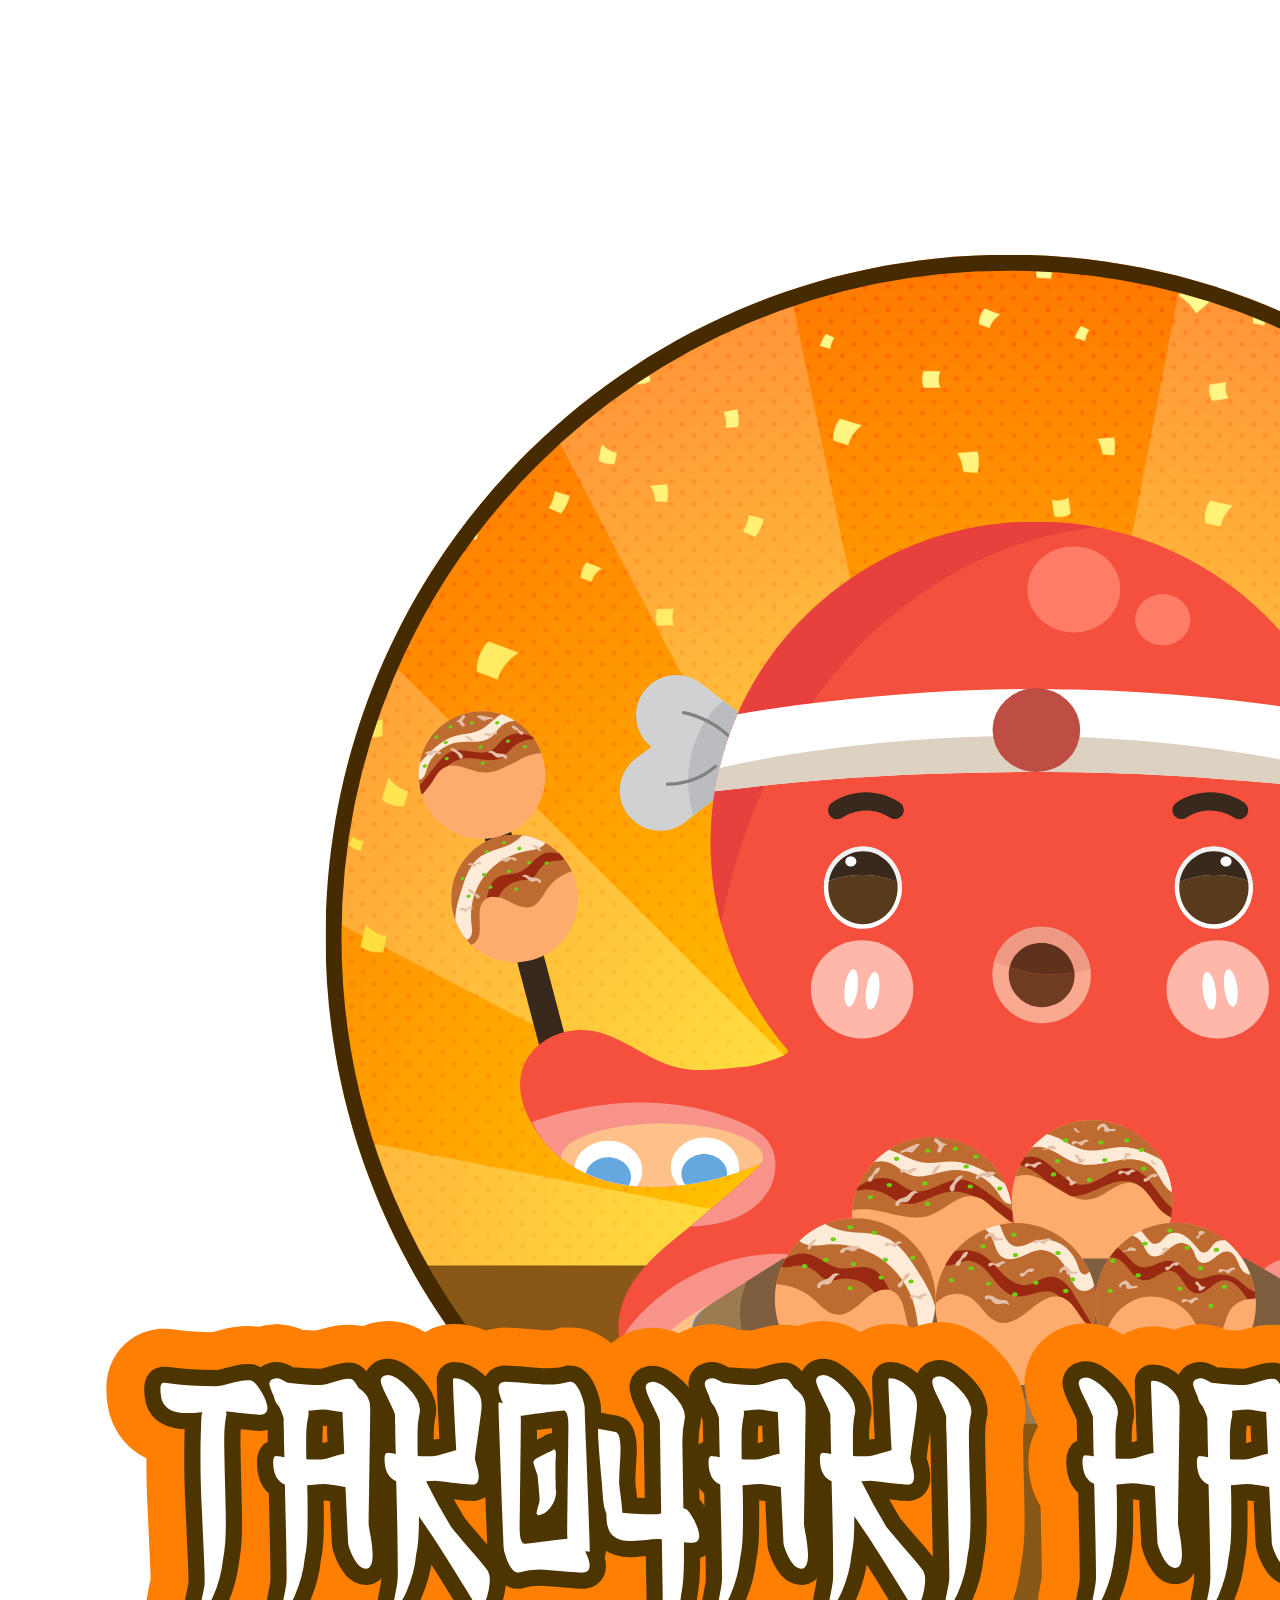
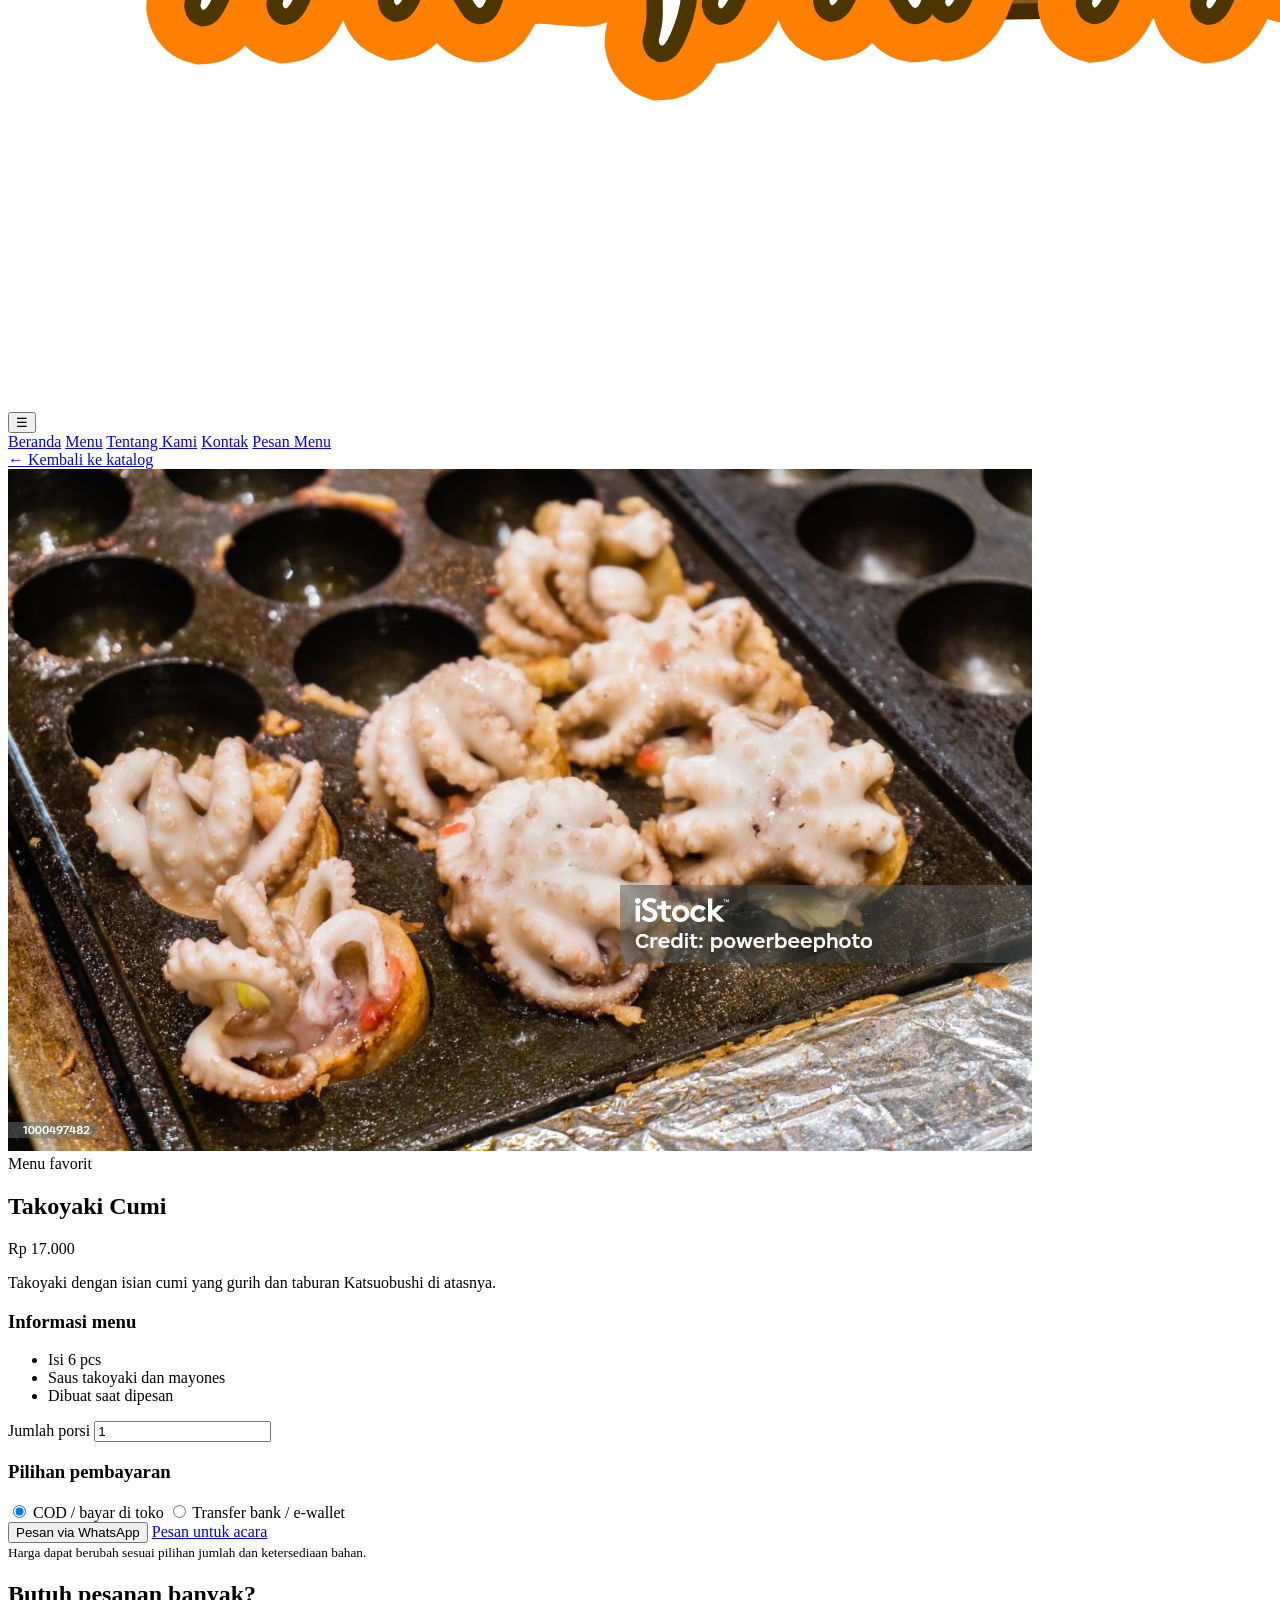
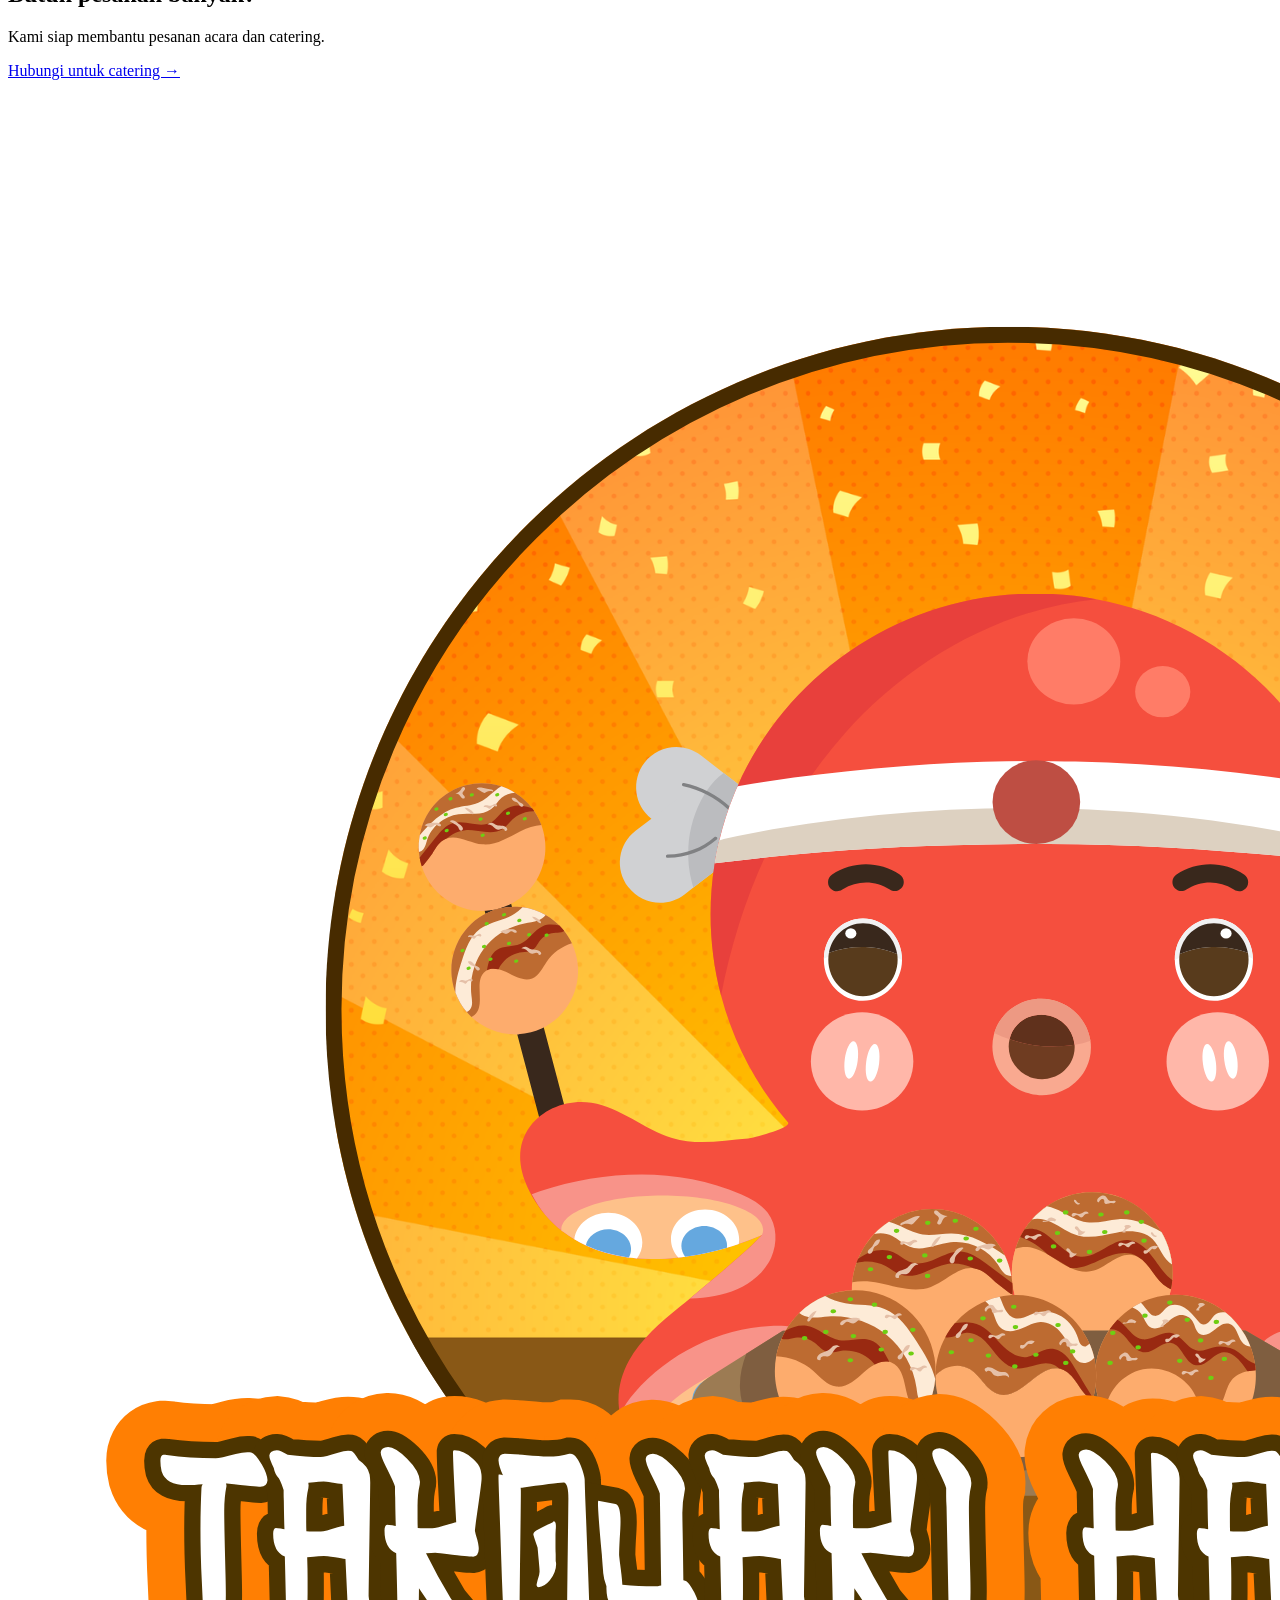
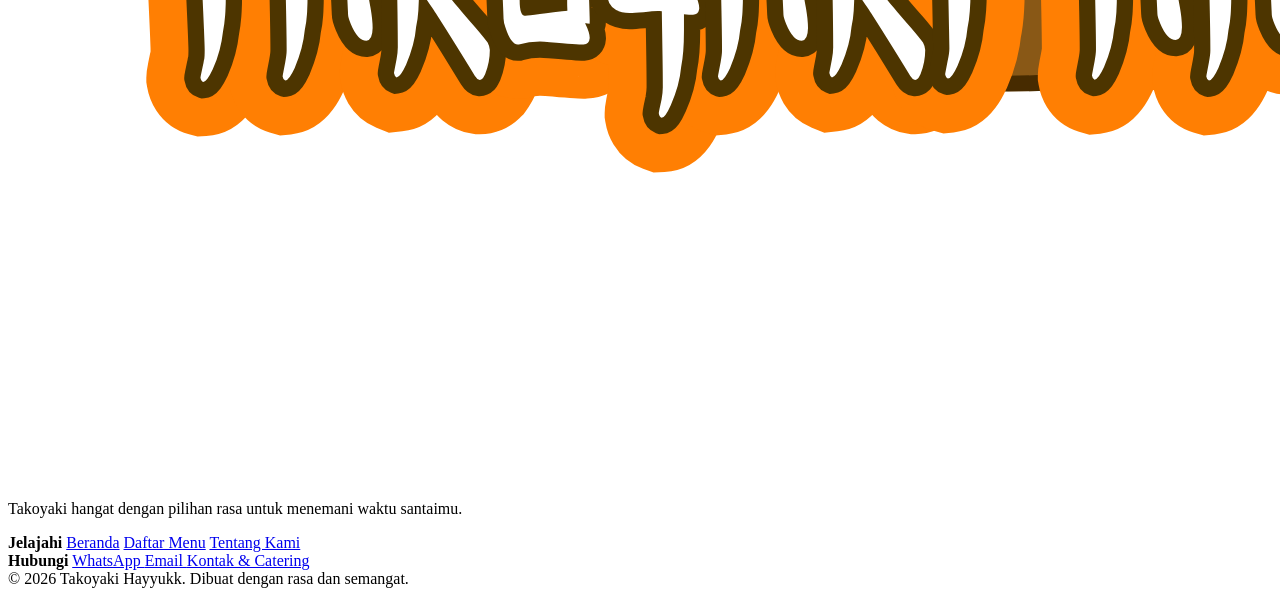
==== detail.html @ 3043e99b "Add files via upload" ====
<!DOCTYPE html>
<html lang="id">

<head>
    <meta charset="UTF-8">
    <meta name="viewport" content="width=device-width, initial-scale=1.0">

    <title>Detail Menu | Takoyaki Hayyukk</title>

    <link rel="stylesheet" href="assets/css/style.css">
</head>

<body>

    <!-- HEADER / NAVBAR -->
    <header class="site-header">
        <div class="wrap nav-wrap">

            <a class="brand" href="index.html">
                <img src="logo takoyaki.png" alt="Logo Takoyaki Hayyukk">
            </a>

            <button
                class="menu-toggle"
                id="menu-toggle"
                aria-label="Buka navigasi"
                aria-expanded="false">
                ☰
            </button>

            <nav class="nav-links" id="nav-links">
                <a href="index.html">Beranda</a>
                <a href="katalog.html">Menu</a>
                <a href="tentang.html">Tentang Kami</a>
                <a href="kontak.html">Kontak</a>
                <a href="katalog.html" class="nav-cta">Pesan Menu</a>
            </nav>

        </div>
    </header>


    <!-- MAIN CONTENT -->
    <main class="wrap page-main">

        <!-- BACK LINK -->
        <a class="back-link" href="katalog.html">
            &larr; Kembali ke katalog
        </a>


        <!-- DETAIL MENU SECTION -->
        <section class="detail-layout">

            <!-- PRODUCT IMAGE -->
            <div class="detail-image">
                <img
                    src="takoyaki cumi.jpg"
                    alt="Takoyaki pilihan"
                    id="detail-image">
            </div>


            <!-- PRODUCT INFORMATION -->
            <div class="detail-copy">

                <span class="eyebrow" id="detail-category">
                    Menu favorit
                </span>

                <h1 id="detail-name">
                    Takoyaki Cumi
                </h1>

                <div class="detail-price" id="detail-price">
                    Rp 17.000
                </div>

                <p id="detail-description">
                    Takoyaki dengan isian cumi yang gurih dan taburan Katsuobushi di atasnya.
                </p>


                <!-- PRODUCT SPECIFICATIONS -->
                <div class="spec-box">

                    <h3>
                        Informasi menu
                    </h3>

                    <ul id="detail-specs">
                        <li>Isi 6 pcs</li>
                        <li>Saus takoyaki dan mayones</li>
                        <li>Dibuat saat dipesan</li>
                    </ul>

                </div>


                <!-- QUANTITY -->
                <label class="qty-label">
                    Jumlah porsi

                    <input
                        type="number"
                        id="detail-qty"
                        min="1"
                        value="1">
                </label>


                <!-- PAYMENT METHOD -->
                <div class="payment-box">

                    <h3>
                        Pilihan pembayaran
                    </h3>

                    <label>
                        <input
                            type="radio"
                            name="payment"
                            value="COD / bayar di toko"
                            checked>

                        COD / bayar di toko
                    </label>

                    <label>
                        <input
                            type="radio"
                            name="payment"
                            value="Transfer bank / e-wallet">

                        Transfer bank / e-wallet
                    </label>

                </div>


                <!-- ORDER ACTIONS -->
                <div class="order-actions">

                    <button class="btn" id="detail-wa">
                        Pesan via WhatsApp
                    </button>

                    <a
                        href="kontak.html"
                        class="btn btn-outline"
                        id="detail-email">
                        Pesan untuk acara
                    </a>

                </div>


                <!-- PRICE INFORMATION -->
                <small class="muted">
                    Harga dapat berubah sesuai pilihan jumlah dan ketersediaan bahan.
                </small>

            </div>

        </section>


        <!-- CATERING CTA -->
        <section class="cta-strip">

            <div>

                <h2>
                    Butuh pesanan banyak?
                </h2>

                <p>
                    Kami siap membantu pesanan acara dan catering.
                </p>

            </div>

            <a
                href="kontak.html#catering"
                class="btn btn-light">
                Hubungi untuk catering &rarr;
            </a>

        </section>

    </main>


    <!-- FOOTER -->
    <footer class="site-footer">

        <div class="wrap">

            <div class="footer-main">

                <!-- FOOTER BRAND -->
                <div class="footer-brand">

                    <a href="index.html">
                        <img src="logo takoyaki.png" alt="Logo Takoyaki Hayyukk">
                    </a>

                    <p>
                        Takoyaki hangat dengan pilihan rasa
                        untuk menemani waktu santaimu.
                    </p>

                </div>


                <!-- FOOTER LINKS -->
                <div class="footer-links">

                    <!-- EXPLORE -->
                    <div>

                        <b>Jelajahi</b>

                        <a href="index.html">Beranda</a>
                        <a href="katalog.html">Daftar Menu</a>
                        <a href="tentang.html">Tentang Kami</a>

                    </div>


                    <!-- CONTACT -->
                    <div>

                        <b>Hubungi</b>

                        <a href="https://wa.me/628812466667">
                            WhatsApp
                        </a>

                        <a href="mailto:takoyakihayyukk@gmail.com">
                            Email
                        </a>

                        <a href="kontak.html">
                            Kontak &amp; Catering
                        </a>

                    </div>

                </div>

            </div>


            <!-- COPYRIGHT -->
            <div class="copyright">

                &copy; 2026 Takoyaki Hayyukk.
                Dibuat dengan rasa dan semangat.

            </div>

        </div>

    </footer>


    <!-- JAVASCRIPT -->
    <script src="assets/js/script.js"></script>

</body>

</html>
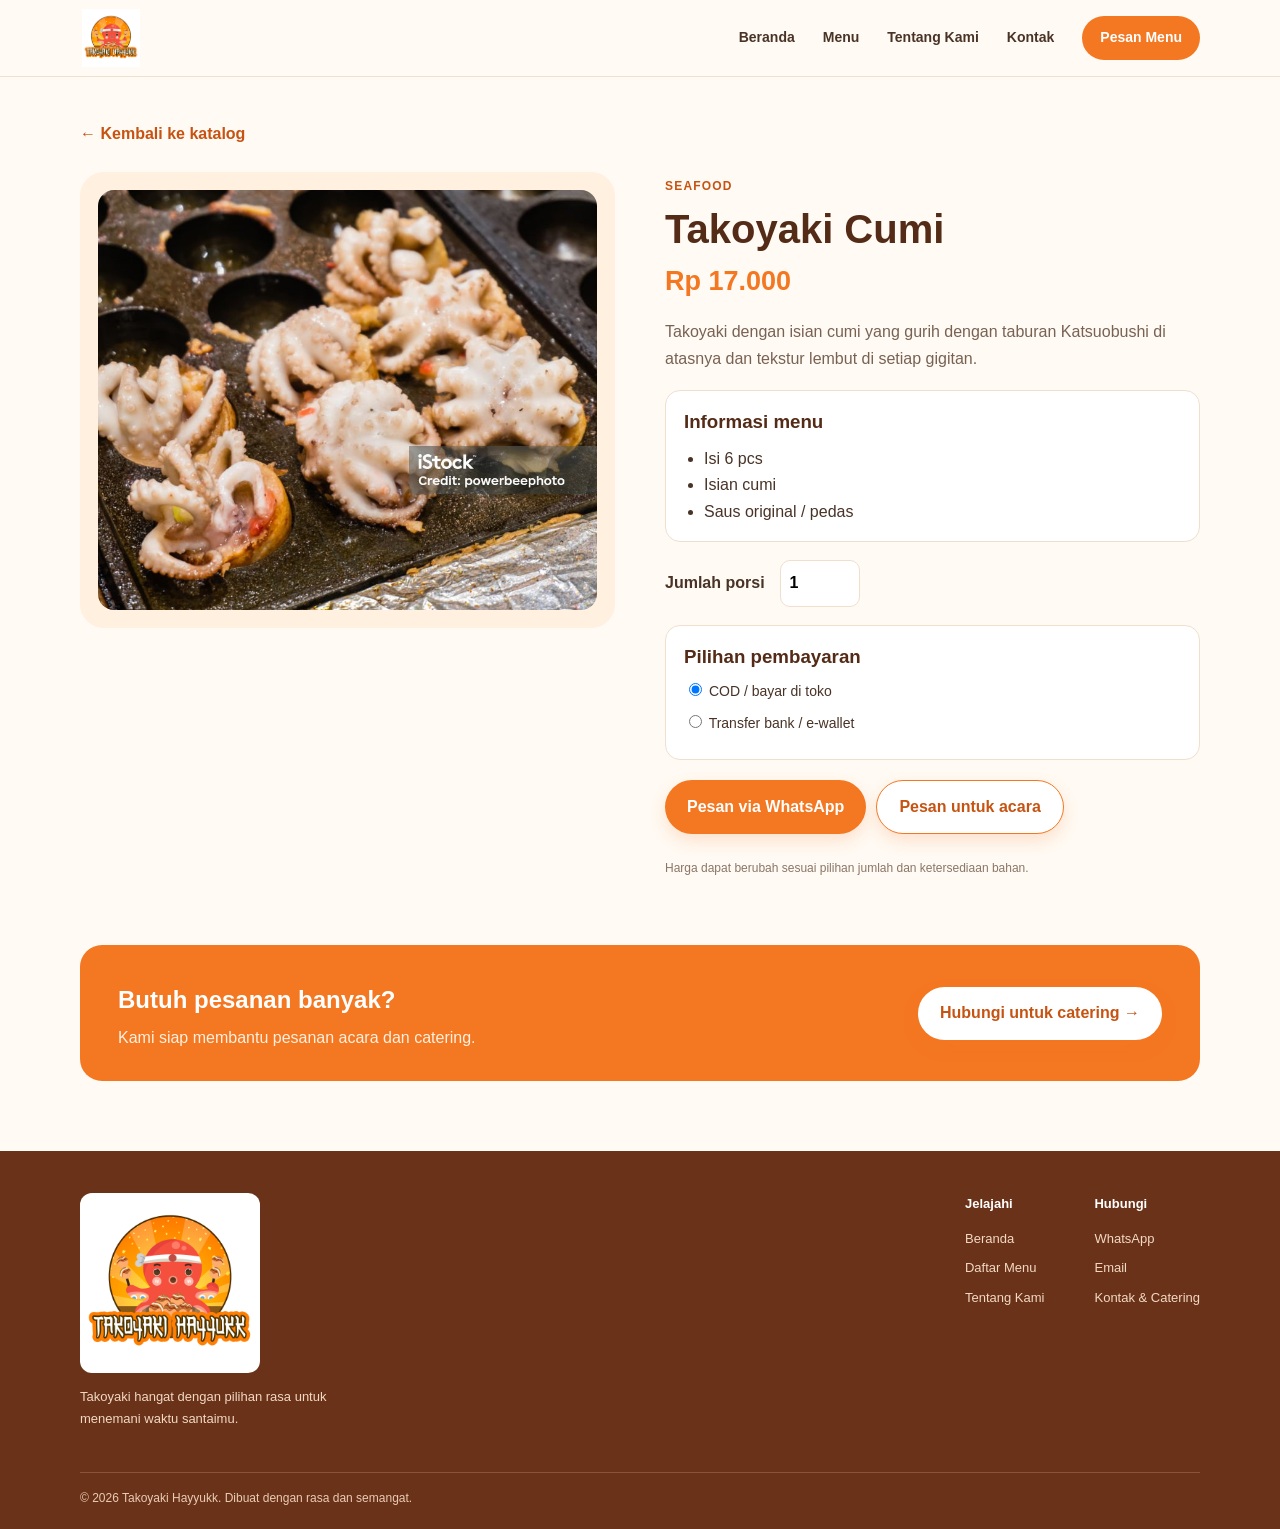
==== commit 8c5e6881: "update detail.html terbaru" ====
--- a/detail.html
+++ b/detail.html
@@ -7,7 +7,7 @@
 
     <title>Detail Menu | Takoyaki Hayyukk</title>
 
-    <link rel="stylesheet" href="assets/css/style.css">
+    <link rel="stylesheet" href="style.css">
 </head>
 
 <body>
@@ -266,8 +266,8 @@
 
 
     <!-- JAVASCRIPT -->
-    <script src="assets/js/script.js"></script>
+    <script src="script.js"></script>
 
 </body>
 
-</html>+</html>
--- a/style.css
+++ b/style.css
@@ -0,0 +1,1107 @@
+:root {
+    --orange: #f47721;
+    --orange-dark: #c65312;
+    --orange-soft: #fff0df;
+
+    --cream: #fffaf3;
+    --cream2: #fff4e7;
+
+    --brown: #542b17;
+    --text: #493326;
+    --muted: #8b7667;
+
+    --line: #f0dfcd;
+    --white: #fff;
+
+    --shadow: 0 12px 32px rgba(105, 57, 22, .08);
+}
+
+* {
+    box-sizing: border-box;
+}
+
+html {
+    scroll-behavior: smooth;
+}
+
+body {
+    margin: 0;
+    background: var(--cream);
+    color: var(--text);
+    font-family: 'Trebuchet MS', Arial, sans-serif;
+    line-height: 1.65;
+}
+
+img {
+    max-width: 100%;
+    display: block;
+}
+
+a {
+    color: inherit;
+    text-decoration: none;
+}
+
+button,
+input,
+select,
+textarea {
+    font: inherit;
+}
+
+.wrap {
+    width: min(1120px, calc(100% - 40px));
+    margin-inline: auto;
+}
+
+.site-header {
+    position: sticky;
+    top: 0;
+    z-index: 20;
+    background: rgba(255, 250, 243, .96);
+    border-bottom: 1px solid var(--line);
+    backdrop-filter: blur(12px);
+}
+
+.nav-wrap {
+    height: 76px;
+    display: flex;
+    align-items: center;
+    justify-content: space-between;
+    gap: 24px;
+}
+
+/* LOGO NAVBAR */
+.brand {
+    display: flex;
+    align-items: center;
+    flex-shrink: 0;
+    line-height: 0;
+}
+
+.brand img {
+    width: 62px;
+    height: auto;
+    max-height: 58px;
+    object-fit: contain;
+    flex-shrink: 0;
+}
+
+/* NAVIGATION */
+.nav-links {
+    display: flex;
+    align-items: center;
+    gap: 28px;
+    font-weight: 800;
+    font-size: 14px;
+}
+
+.nav-links a {
+    padding: 9px 0;
+    transition: .2s;
+}
+
+.nav-links a:hover,
+.nav-links a.active {
+    color: var(--orange);
+}
+
+.nav-cta {
+    background: var(--orange);
+    color: white;
+    padding: 10px 18px !important;
+    border-radius: 999px;
+}
+
+/* MENU BUTTON */
+.menu-toggle {
+    display: none;
+    border: 0;
+    background: var(--orange-soft);
+    color: var(--brown);
+    border-radius: 10px;
+    padding: 9px 12px;
+    font-size: 22px;
+    cursor: pointer;
+}
+
+.hero {
+    position: relative;
+    display: grid;
+    grid-template-columns: 1fr 1fr;
+    align-items: center;
+    min-height: 480px;
+    margin-top: 28px;
+    padding: 48px 6%;
+    border-radius: 30px;
+    overflow: hidden;
+    background: var(--orange-soft);
+}
+
+.hero:before {
+    content: "";
+    position: absolute;
+    width: 400px;
+    height: 400px;
+    border-radius: 50%;
+    background: #ffd7a9;
+    right: -100px;
+    top: -150px;
+}
+
+.hero-copy,
+.hero-photo {
+    position: relative;
+    z-index: 1;
+}
+
+.eyebrow {
+    display: inline-block;
+    color: var(--orange-dark);
+    font-size: 12px;
+    font-weight: 900;
+    letter-spacing: 1.2px;
+    text-transform: uppercase;
+}
+
+.hero h1 {
+    font-size: clamp(42px, 6vw, 70px);
+    line-height: 1.02;
+    margin: 14px 0;
+    color: var(--brown);
+    letter-spacing: -2px;
+}
+
+.hero h1 em {
+    display: block;
+    color: var(--orange);
+    font-style: normal;
+}
+
+.hero-copy p {
+    max-width: 440px;
+    color: #765b49;
+    font-size: 17px;
+}
+
+.hero-actions {
+    display: flex;
+    align-items: center;
+    gap: 22px;
+    margin-top: 25px;
+}
+
+.mini-note {
+    font-size: 12px;
+    color: #9a806e;
+    margin-top: 25px;
+}
+
+.hero-photo {
+    padding: 18px;
+}
+
+.hero-photo img {
+    width: 100%;
+    height: 310px;
+    object-fit: cover;
+    border-radius: 25px;
+    transform: rotate(2deg);
+    box-shadow: var(--shadow);
+}
+
+.spark {
+    position: absolute;
+    color: var(--orange);
+    font-size: 34px;
+}
+
+.spark-one {
+    top: 45px;
+    left: 48%;
+}
+
+.spark-two {
+    bottom: 45px;
+    right: 4%;
+}
+
+.btn {
+    display: inline-flex;
+    align-items: center;
+    justify-content: center;
+    gap: 10px;
+    border: 0;
+    background: var(--orange);
+    color: white;
+    padding: 13px 22px;
+    border-radius: 999px;
+    font-weight: 900;
+    cursor: pointer;
+    box-shadow: 0 7px 16px rgba(244, 119, 33, .18);
+    transition: .2s;
+}
+
+.btn:hover {
+    background: var(--orange-dark);
+    transform: translateY(-2px);
+}
+
+.btn-light {
+    background: white;
+    color: var(--orange-dark);
+}
+
+.btn-outline {
+    background: white;
+    color: var(--orange-dark);
+    border: 1px solid var(--orange);
+}
+
+.text-link {
+    color: var(--orange-dark);
+    font-weight: 900;
+}
+
+.section {
+    padding-block: 70px;
+}
+
+.section-heading {
+    display: flex;
+    justify-content: space-between;
+    align-items: end;
+    gap: 20px;
+    margin-bottom: 25px;
+}
+
+.section-heading h2,
+.section h2 {
+    font-size: clamp(26px, 3vw, 36px);
+    line-height: 1.15;
+    margin: 6px 0;
+    color: var(--brown);
+}
+
+.product-grid {
+    display: grid;
+    grid-template-columns: repeat(3, 1fr);
+    gap: 20px;
+}
+
+.product-card {
+    background: white;
+    border: 1px solid var(--line);
+    border-radius: 20px;
+    overflow: hidden;
+    transition: .25s;
+    box-shadow: 0 5px 18px rgba(80, 44, 22, .035);
+}
+
+.product-card:hover {
+    transform: translateY(-5px);
+    box-shadow: var(--shadow);
+}
+
+.product-card img {
+    width: 100%;
+    height: 190px;
+    object-fit: cover;
+    background: var(--cream2);
+}
+
+.product-card-body {
+    padding: 17px;
+}
+
+.product-card h3 {
+    margin: 0 0 4px;
+    color: var(--brown);
+    font-size: 18px;
+}
+
+.product-card p {
+    margin: 0 0 12px;
+    color: var(--muted);
+    font-size: 13px;
+    min-height: 42px;
+}
+
+.price {
+    color: var(--orange-dark);
+    font-weight: 900;
+    font-size: 18px;
+}
+
+.card-bottom {
+    display: flex;
+    justify-content: space-between;
+    align-items: center;
+    gap: 8px;
+    margin-top: 12px;
+}
+
+.small-btn {
+    background: var(--orange-soft);
+    color: var(--orange-dark);
+    padding: 8px 13px;
+    border-radius: 999px;
+    font-size: 12px;
+    font-weight: 900;
+}
+
+.badge {
+    font-size: 10px;
+    color: var(--orange-dark);
+    background: #fff0df;
+    padding: 5px 9px;
+    border-radius: 999px;
+    font-weight: 900;
+}
+
+.categories-band {
+    background: #fff1e1;
+}
+
+.categories-band h2 {
+    margin-bottom: 22px;
+}
+
+.category-chips {
+    display: flex;
+    gap: 12px;
+    flex-wrap: wrap;
+}
+
+.category-chips a {
+    background: white;
+    border: 1px solid #f3d6b9;
+    padding: 11px 20px;
+    border-radius: 999px;
+    font-weight: 900;
+    color: var(--brown);
+}
+
+.category-chips a:hover {
+    background: var(--orange);
+    color: white;
+}
+
+.testimonial-grid,
+.values-grid {
+    display: grid;
+    grid-template-columns: repeat(3, 1fr);
+    gap: 18px;
+}
+
+.quote-card,
+.value-card {
+    padding: 24px;
+    border: 1px solid var(--line);
+    background: white;
+    border-radius: 18px;
+}
+
+.quote-card p {
+    font-size: 15px;
+}
+
+.quote-card b {
+    font-size: 13px;
+}
+
+.stars {
+    color: #f4a623;
+    letter-spacing: 3px;
+}
+
+.cta-strip {
+    margin: 20px auto 70px;
+    padding: 30px 38px;
+    border-radius: 22px;
+    background: var(--orange);
+    color: white;
+    display: flex;
+    align-items: center;
+    justify-content: space-between;
+    gap: 20px;
+}
+
+.cta-strip h2 {
+    margin: 5px 0;
+    color: white;
+}
+
+.cta-strip p {
+    margin: 0;
+    color: #fff0df;
+}
+
+.cta-strip .eyebrow {
+    color: #ffe0bd;
+}
+
+.site-footer {
+    background: #6a3218;
+    color: #fff4e7;
+    padding: 42px 0 20px;
+}
+
+.footer-main {
+    display: flex;
+    justify-content: space-between;
+    gap: 40px;
+    align-items: start;
+}
+
+.footer-brand img {
+    width: 180px;
+    background: white;
+    border-radius: 12px;
+}
+
+.footer-brand p {
+    max-width: 260px;
+    font-size: 13px;
+    color: #f2d9c4;
+}
+
+.footer-links {
+    display: flex;
+    gap: 50px;
+}
+
+.footer-links div {
+    display: grid;
+    gap: 8px;
+    font-size: 13px;
+}
+
+.footer-links b {
+    color: white;
+    margin-bottom: 5px;
+}
+
+.footer-links a {
+    color: #f2d9c4;
+}
+
+.copyright {
+    border-top: 1px solid #88543a;
+    margin-top: 30px;
+    padding-top: 16px;
+    font-size: 12px;
+    color: #eacbb5;
+}
+
+.page-main {
+    padding-top: 34px;
+}
+
+.page-banner {
+    padding: 35px 42px;
+    background: var(--orange-soft);
+    border-radius: 24px;
+    margin-bottom: 30px;
+}
+
+.page-banner h1 {
+    font-size: clamp(30px, 4vw, 44px);
+    line-height: 1.15;
+    margin: 8px 0;
+    color: var(--brown);
+}
+
+.page-banner p {
+    margin: 0;
+    color: #80634e;
+}
+
+.catalog-tools {
+    display: grid;
+    grid-template-columns: 1fr 220px 220px;
+    gap: 12px;
+    margin: 25px 0 10px;
+}
+
+.search-box {
+    display: flex;
+    align-items: center;
+    gap: 10px;
+    border: 1px solid var(--line);
+    background: white;
+    border-radius: 12px;
+    padding: 0 14px;
+}
+
+.search-box span {
+    font-size: 24px;
+    color: var(--orange);
+}
+
+.search-box input {
+    border: 0;
+    outline: 0;
+    width: 100%;
+    padding: 13px 0;
+}
+
+.catalog-tools select,
+.contact-form input,
+.contact-form select,
+.contact-form textarea {
+    width: 100%;
+    padding: 13px;
+    border: 1px solid var(--line);
+    border-radius: 12px;
+    background: white;
+    color: var(--text);
+    outline-color: var(--orange);
+}
+
+.result-count {
+    font-size: 13px;
+    color: var(--muted);
+}
+
+.catalog-grid {
+    grid-template-columns: repeat(3, 1fr);
+    padding-bottom: 70px;
+}
+
+.catalog-grid .product-card img {
+    height: 210px;
+}
+
+.empty-state {
+    text-align: center;
+    padding: 50px;
+    color: var(--muted);
+}
+
+.hidden {
+    display: none !important;
+}
+
+.back-link {
+    display: inline-block;
+    margin: 10px 0 25px;
+    color: var(--orange-dark);
+    font-weight: 900;
+}
+
+.detail-layout {
+    display: grid;
+    grid-template-columns: 1fr 1fr;
+    gap: 50px;
+    align-items: start;
+    margin-bottom: 65px;
+}
+
+.detail-image {
+    background: var(--orange-soft);
+    padding: 18px;
+    border-radius: 24px;
+}
+
+.detail-image img {
+    width: 100%;
+    height: 420px;
+    object-fit: cover;
+    border-radius: 16px;
+}
+
+.detail-copy h1 {
+    font-size: 40px;
+    color: var(--brown);
+    line-height: 1.1;
+    margin: 8px 0;
+}
+
+.detail-price {
+    font-size: 27px;
+    color: var(--orange);
+    font-weight: 900;
+}
+
+.detail-copy > p {
+    color: #786253;
+}
+
+.spec-box,
+.payment-box {
+    padding: 16px 18px;
+    background: white;
+    border: 1px solid var(--line);
+    border-radius: 15px;
+    margin: 18px 0;
+}
+
+.spec-box h3,
+.payment-box h3 {
+    margin: 0 0 8px;
+    color: var(--brown);
+}
+
+.spec-box ul {
+    padding-left: 20px;
+    margin: 0;
+}
+
+.qty-label {
+    display: flex;
+    align-items: center;
+    gap: 15px;
+    font-weight: 900;
+}
+
+.qty-label input {
+    width: 80px;
+    padding: 9px;
+    border: 1px solid var(--line);
+    border-radius: 10px;
+}
+
+.payment-box label {
+    display: block;
+    margin: 8px 0;
+    font-size: 14px;
+}
+
+.order-actions {
+    display: flex;
+    gap: 10px;
+    flex-wrap: wrap;
+    margin: 20px 0;
+}
+
+.muted {
+    color: var(--muted);
+    font-size: 12px;
+}
+
+.story-layout {
+    display: grid;
+    grid-template-columns: .9fr 1.1fr;
+    gap: 45px;
+    align-items: center;
+    padding: 25px 0 45px;
+}
+
+.story-image {
+    background: var(--orange-soft);
+    padding: 16px;
+    border-radius: 25px;
+}
+
+.story-image img {
+    height: 340px;
+    width: 100%;
+    object-fit: cover;
+    border-radius: 16px;
+}
+
+.story-layout h2 {
+    font-size: 31px;
+    line-height: 1.2;
+    color: var(--brown);
+}
+
+.story-layout p {
+    color: #786253;
+}
+
+.value-card h3 {
+    margin: 8px 0;
+    color: var(--brown);
+}
+
+.value-card p {
+    font-size: 14px;
+    color: var(--muted);
+}
+
+.value-icon {
+    display: grid;
+    place-items: center;
+    width: 42px;
+    height: 42px;
+    border-radius: 50%;
+    background: var(--orange-soft);
+    color: var(--orange);
+    font-size: 22px;
+}
+
+.benefit-list {
+    display: grid;
+    gap: 12px;
+}
+
+.benefit-list > div {
+    display: flex;
+    align-items: center;
+    gap: 18px;
+    background: white;
+    border: 1px solid var(--line);
+    padding: 16px;
+    border-radius: 14px;
+}
+
+.benefit-list > div > b {
+    color: var(--orange);
+    font-size: 22px;
+}
+
+.benefit-list span {
+    display: grid;
+}
+
+.benefit-list small {
+    color: var(--muted);
+}
+
+.contact-layout {
+    display: grid;
+    grid-template-columns: 1fr 1fr;
+    gap: 30px;
+    margin: 35px 0;
+}
+
+.contact-info,
+.contact-form {
+    background: white;
+    border: 1px solid var(--line);
+    border-radius: 20px;
+    padding: 27px;
+}
+
+.contact-info h2,
+.contact-form h2 {
+    margin: 0;
+    color: var(--brown);
+}
+
+.contact-info > p,
+.contact-form > p {
+    color: var(--muted);
+    font-size: 14px;
+}
+
+.contact-row {
+    display: flex;
+    gap: 14px;
+    align-items: center;
+    padding: 14px 0;
+    border-bottom: 1px solid var(--line);
+}
+
+.contact-row > span {
+    width: 40px;
+    height: 40px;
+    border-radius: 12px;
+    background: var(--orange-soft);
+    display: grid;
+    place-items: center;
+    color: var(--orange);
+    font-size: 20px;
+}
+
+.contact-row div {
+    display: grid;
+}
+
+.contact-row small {
+    color: var(--muted);
+}
+
+.address-card {
+    background: var(--cream2);
+    padding: 16px;
+    border-radius: 14px;
+    margin-top: 20px;
+}
+
+.address-card p {
+    margin: 5px 0;
+}
+
+.address-card small {
+    color: var(--muted);
+}
+
+.contact-form label {
+    display: grid;
+    gap: 6px;
+    margin: 13px 0;
+    font-size: 13px;
+    font-weight: 900;
+}
+
+.contact-form textarea {
+    resize: vertical;
+}
+
+.contact-form button {
+    width: 100%;
+    margin: 8px 0;
+}
+
+.map-placeholder {
+    display: flex;
+    align-items: center;
+    gap: 18px;
+    padding: 22px;
+    background: #f8ead8;
+    border-radius: 18px;
+    margin: 25px 0 65px;
+}
+
+.map-placeholder > span {
+    font-size: 30px;
+    color: var(--orange);
+}
+
+.map-placeholder div {
+    display: grid;
+}
+
+.map-placeholder small {
+    color: var(--muted);
+}
+
+@media (max-width: 800px) {
+
+    .nav-wrap {
+        height: 68px;
+    }
+
+    /* Ukuran logo tetap konsisten */
+    .brand img {
+        width: 62px;
+        height: auto;
+        max-height: 58px;
+    }
+
+    .menu-toggle {
+        display: block;
+    }
+
+    .nav-links {
+        display: none;
+        position: absolute;
+        top: 68px;
+        left: 0;
+        right: 0;
+        padding: 18px 22px 24px;
+        background: var(--cream);
+        border-bottom: 1px solid var(--line);
+        flex-direction: column;
+        align-items: stretch;
+        gap: 8px;
+    }
+
+    .nav-links.open {
+        display: flex;
+    }
+
+    .nav-links a {
+        padding: 10px 12px;
+    }
+
+    .nav-cta {
+        text-align: center;
+    }
+
+    .hero {
+        grid-template-columns: 1fr;
+        padding: 35px 25px;
+        margin-top: 18px;
+    }
+
+    .hero-photo {
+        padding: 12px 0 0;
+    }
+
+    .hero-photo img {
+        height: 240px;
+        transform: none;
+    }
+
+    .spark-one {
+        left: auto;
+        right: 10%;
+        top: 20px;
+    }
+
+    .section {
+        padding-block: 48px;
+    }
+
+    .product-grid,
+    .catalog-grid {
+        grid-template-columns: repeat(2, 1fr);
+    }
+
+    .product-card img {
+        height: 160px;
+    }
+
+    .catalog-tools {
+        grid-template-columns: 1fr 1fr;
+    }
+
+    .search-box {
+        grid-column: 1 / -1;
+    }
+
+    .detail-layout,
+    .story-layout,
+    .contact-layout {
+        grid-template-columns: 1fr;
+        gap: 25px;
+    }
+
+    .detail-image img {
+        height: 320px;
+    }
+
+    .story-image img {
+        height: 260px;
+    }
+
+    .footer-main {
+        flex-direction: column;
+    }
+
+    .footer-links {
+        gap: 55px;
+    }
+
+    .testimonial-grid,
+    .values-grid {
+        grid-template-columns: 1fr 1fr;
+    }
+}
+
+@media (max-width: 520px) {
+
+    .wrap {
+        width: min(100% - 28px, 1120px);
+    }
+
+    /* Logo tetap sama saat layar HP */
+    .brand img {
+        width: 62px;
+        height: auto;
+        max-height: 58px;
+    }
+
+    .hero h1 {
+        font-size: 48px;
+    }
+
+    .hero-copy p {
+        font-size: 15px;
+    }
+
+    .hero-actions {
+        align-items: flex-start;
+        flex-direction: column;
+        gap: 14px;
+    }
+
+    .section-heading {
+        align-items: flex-start;
+        flex-direction: column;
+    }
+
+    .product-grid,
+    .catalog-grid {
+        grid-template-columns: 1fr 1fr;
+        gap: 11px;
+    }
+
+    .product-card img {
+        height: 130px;
+    }
+
+    .product-card-body {
+        padding: 12px;
+    }
+
+    .product-card h3 {
+        font-size: 14px;
+    }
+
+    .product-card p {
+        font-size: 11px;
+        min-height: 48px;
+    }
+
+    .price {
+        font-size: 15px;
+    }
+
+    .card-bottom {
+        align-items: flex-start;
+        flex-direction: column;
+    }
+
+    .small-btn {
+        width: 100%;
+        text-align: center;
+    }
+
+    .page-banner {
+        padding: 25px 22px;
+    }
+
+    .catalog-tools {
+        grid-template-columns: 1fr;
+    }
+
+    .search-box {
+        grid-column: auto;
+    }
+
+    .catalog-tools select {
+        padding: 12px;
+    }
+
+    .testimonial-grid,
+    .values-grid {
+        grid-template-columns: 1fr;
+    }
+
+    .cta-strip {
+        align-items: flex-start;
+        flex-direction: column;
+        padding: 25px;
+        margin-bottom: 45px;
+    }
+
+    .footer-links {
+        gap: 35px;
+    }
+
+    .detail-copy h1 {
+        font-size: 32px;
+    }
+
+    .detail-image img {
+        height: 260px;
+    }
+
+    .order-actions .btn {
+        width: 100%;
+    }
+
+    .contact-info,
+    .contact-form {
+        padding: 20px;
+    }
+
+    .copyright {
+        line-height: 1.7;
+    }
+}
